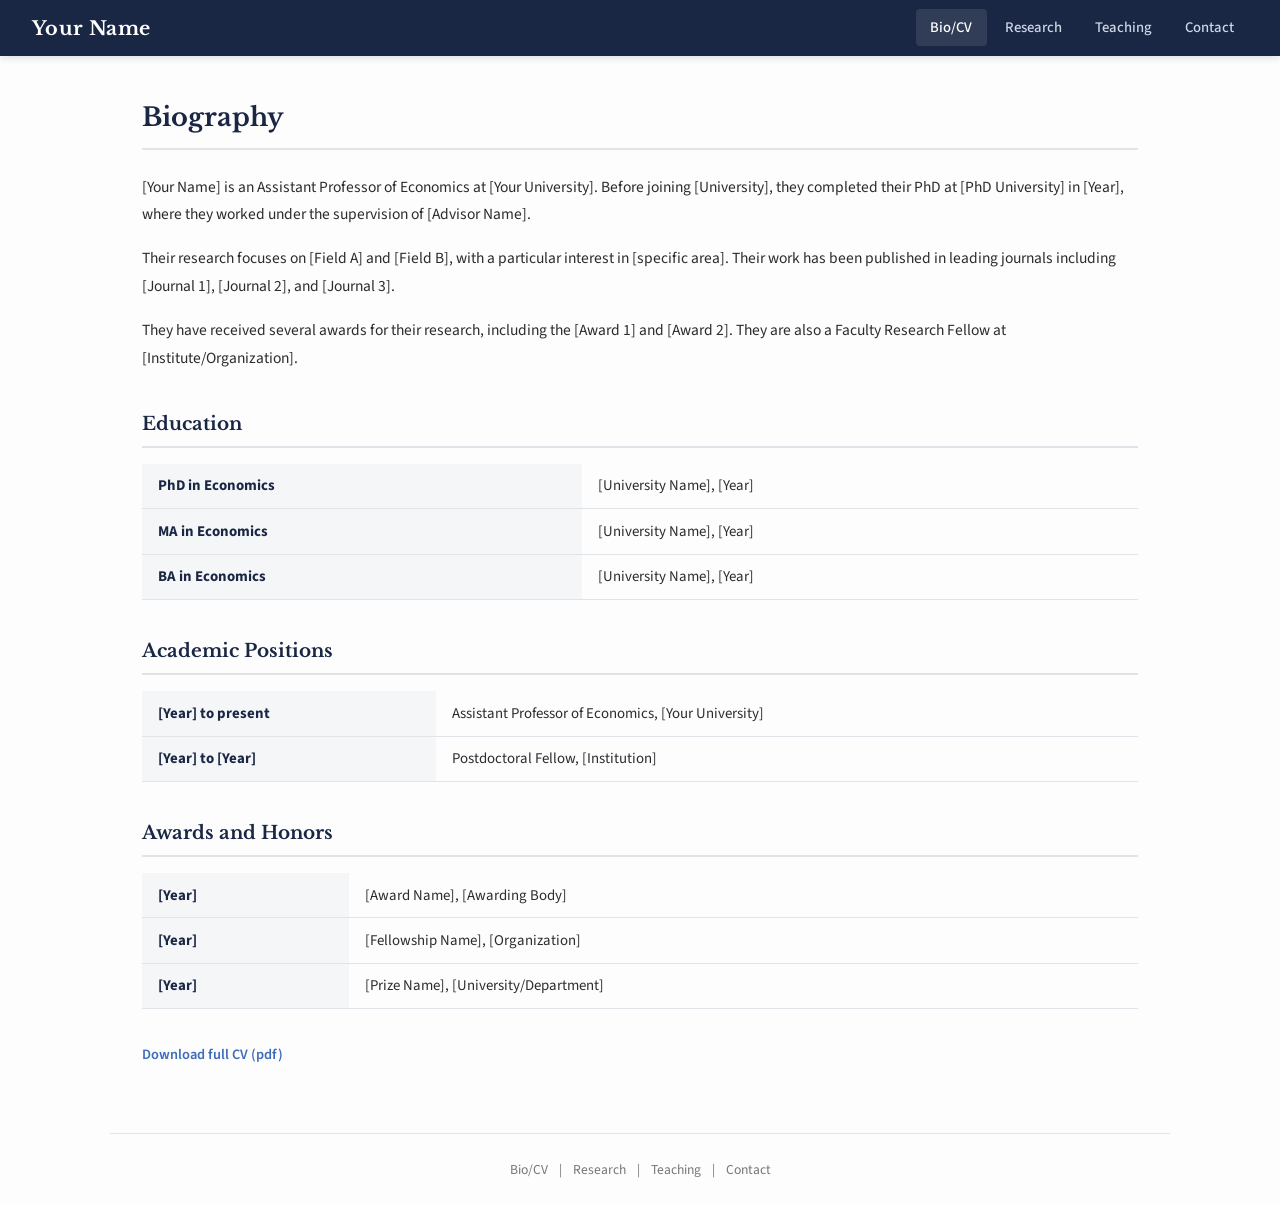
==== bio.html @ 2c3b2cbc "Add files via upload" ====
<!DOCTYPE html>
<html lang="en">
<head>
  <meta charset="UTF-8">
  <meta name="viewport" content="width=device-width, initial-scale=1.0">
  <title>Your Name | Bio/CV</title>
  <meta name="description" content="Biography and curriculum vitae of [Your Name].">
  <link rel="preconnect" href="https://fonts.googleapis.com">
  <link href="https://fonts.googleapis.com/css2?family=Libre+Baskerville:wght@400;700&family=Source+Sans+3:wght@400;500;600;700&display=swap" rel="stylesheet">
  <link rel="stylesheet" href="style.css">
</head>
<body>

  <nav class="topnav">
    <a href="index.html" class="brand">Your Name</a>
    <button class="hamburger" onclick="document.querySelector('.topnav ul').classList.toggle('open')" aria-label="Toggle menu">
      <span></span><span></span><span></span>
    </button>
    <ul>
      <li><a href="bio.html" class="active">Bio/CV</a></li>
      <li><a href="research.html">Research</a></li>
      <li><a href="teaching.html">Teaching</a></li>
      <li><a href="contact.html">Contact</a></li>
    </ul>
  </nav>

  <div class="page-full">

    <h1 class="page-title">Biography</h1>

    <p>
      [Your Name] is an Assistant Professor of Economics at [Your University]. Before joining [University],
      they completed their PhD at [PhD University] in [Year], where they worked under the supervision of [Advisor Name].
    </p>

    <p>
      Their research focuses on [Field A] and [Field B], with a particular interest in [specific area].
      Their work has been published in leading journals including [Journal 1], [Journal 2], and [Journal 3].
    </p>

    <p>
      They have received several awards for their research, including the [Award 1] and [Award 2].
      They are also a Faculty Research Fellow at [Institute/Organization].
    </p>

    <h2 class="section-heading">Education</h2>
    <table class="info-table">
      <tr>
        <th>PhD in Economics</th>
        <td>[University Name], [Year]</td>
      </tr>
      <tr>
        <th>MA in Economics</th>
        <td>[University Name], [Year]</td>
      </tr>
      <tr>
        <th>BA in Economics</th>
        <td>[University Name], [Year]</td>
      </tr>
    </table>

    <h2 class="section-heading">Academic Positions</h2>
    <table class="info-table">
      <tr>
        <th>[Year] to present</th>
        <td>Assistant Professor of Economics, [Your University]</td>
      </tr>
      <tr>
        <th>[Year] to [Year]</th>
        <td>Postdoctoral Fellow, [Institution]</td>
      </tr>
    </table>

    <h2 class="section-heading">Awards and Honors</h2>
    <table class="info-table">
      <tr>
        <th>[Year]</th>
        <td>[Award Name], [Awarding Body]</td>
      </tr>
      <tr>
        <th>[Year]</th>
        <td>[Fellowship Name], [Organization]</td>
      </tr>
      <tr>
        <th>[Year]</th>
        <td>[Prize Name], [University/Department]</td>
      </tr>
    </table>

    <p style="margin-top: 2rem;">
      <a class="cv-link" href="#">Download full CV (pdf)</a>
    </p>

  </div>

  <footer>
    <a href="bio.html">Bio/CV</a> |
    <a href="research.html">Research</a> |
    <a href="teaching.html">Teaching</a> |
    <a href="contact.html">Contact</a>
  </footer>

</body>
</html>
---- style.css ----
/* ====== RESET & BASE ====== */
*, *::before, *::after {
  margin: 0;
  padding: 0;
  box-sizing: border-box;
}

:root {
  --navy: #1a2744;
  --navy-light: #2a3f66;
  --accent: #3d6cb9;
  --accent-hover: #2d5aa0;
  --text: #2c2c2c;
  --text-light: #555;
  --text-muted: #777;
  --bg: #fdfdfd;
  --bg-alt: #f5f6f8;
  --border: #e0e3e8;
  --link: #2a5a9c;
  --link-hover: #1a3d6e;
  --sidebar-width: 260px;
  --content-max: 720px;
  --page-max: 1060px;
}

html {
  font-size: 16px;
  scroll-behavior: smooth;
}

body {
  font-family: 'Source Sans 3', 'Segoe UI', sans-serif;
  color: var(--text);
  background: var(--bg);
  line-height: 1.7;
  -webkit-font-smoothing: antialiased;
}

a {
  color: var(--link);
  text-decoration: none;
  transition: color 0.2s ease;
}

a:hover {
  color: var(--link-hover);
  text-decoration: underline;
}

img {
  max-width: 100%;
  display: block;
}

/* ====== NAVIGATION ====== */
nav.topnav {
  background: var(--navy);
  padding: 0 2rem;
  display: flex;
  align-items: center;
  justify-content: space-between;
  height: 56px;
  position: sticky;
  top: 0;
  z-index: 100;
  box-shadow: 0 2px 8px rgba(0,0,0,0.12);
}

nav.topnav .brand {
  font-family: 'Libre Baskerville', Georgia, serif;
  font-size: 1.2rem;
  color: #fff;
  font-weight: 700;
  letter-spacing: 0.02em;
}

nav.topnav .brand:hover {
  color: #dce6f5;
  text-decoration: none;
}

nav.topnav ul {
  list-style: none;
  display: flex;
  gap: 0.25rem;
}

nav.topnav ul li a {
  color: #ccd6e6;
  padding: 0.5rem 0.9rem;
  border-radius: 4px;
  font-size: 0.92rem;
  font-weight: 500;
  transition: background 0.2s, color 0.2s;
}

nav.topnav ul li a:hover,
nav.topnav ul li a.active {
  background: rgba(255,255,255,0.1);
  color: #fff;
  text-decoration: none;
}

.hamburger {
  display: none;
  background: none;
  border: none;
  cursor: pointer;
  padding: 4px;
}

.hamburger span {
  display: block;
  width: 22px;
  height: 2px;
  background: #ccd6e6;
  margin: 5px 0;
  border-radius: 2px;
  transition: 0.3s;
}

/* ====== MAIN LAYOUT ====== */
.page-wrapper {
  max-width: var(--page-max);
  margin: 0 auto;
  padding: 2.5rem 2rem 4rem;
  display: flex;
  gap: 3rem;
}

/* ====== SIDEBAR (home page) ====== */
.sidebar {
  width: var(--sidebar-width);
  flex-shrink: 0;
  text-align: center;
}

.sidebar .profile-photo {
  width: 200px;
  height: 200px;
  border-radius: 6px;
  object-fit: cover;
  margin: 0 auto 1rem;
  border: 3px solid var(--border);
  background: var(--bg-alt);
}

.sidebar .quick-links {
  font-size: 0.88rem;
  margin-bottom: 1.2rem;
  color: var(--text-muted);
}

.sidebar .quick-links a {
  font-weight: 600;
}

.sidebar .quick-links span {
  margin: 0 0.3rem;
  color: var(--border);
}

.sidebar .name {
  font-family: 'Libre Baskerville', Georgia, serif;
  font-size: 1.35rem;
  font-weight: 700;
  color: var(--navy);
  margin-bottom: 0.3rem;
}

.sidebar .title-line {
  font-size: 0.92rem;
  color: var(--text-light);
  margin-bottom: 0.15rem;
  font-weight: 500;
}

.sidebar .email-link {
  font-size: 0.85rem;
  color: var(--accent);
  margin-top: 0.5rem;
  display: block;
}

/* ====== MAIN CONTENT ====== */
.main-content {
  flex: 1;
  max-width: var(--content-max);
  min-width: 0;
}

.bio-text {
  font-size: 1rem;
  line-height: 1.8;
  margin-bottom: 1rem;
  color: var(--text);
}

.cv-link {
  font-size: 0.9rem;
  font-weight: 600;
  color: var(--accent);
}

/* ====== SECTION HEADINGS ====== */
.section-heading {
  font-family: 'Libre Baskerville', Georgia, serif;
  font-size: 1.15rem;
  font-weight: 700;
  color: var(--navy);
  margin: 2.2rem 0 1rem;
  padding-bottom: 0.4rem;
  border-bottom: 2px solid var(--border);
}

/* ====== PAPER LIST ====== */
.paper-list {
  list-style: none;
  display: flex;
  flex-direction: column;
  gap: 0.8rem;
}

.paper-list li {
  font-size: 0.95rem;
  line-height: 1.6;
  padding-left: 1rem;
  position: relative;
}

.paper-list li::before {
  content: '•';
  position: absolute;
  left: 0;
  color: var(--accent);
  font-weight: bold;
}

.paper-list li .paper-title {
  font-weight: 700;
  color: var(--link);
}

.paper-list li .paper-title:hover {
  color: var(--link-hover);
}

.paper-list li .coauthors {
  color: var(--text-light);
}

.paper-list li .paper-detail {
  font-size: 0.88rem;
  color: var(--text-muted);
  font-style: italic;
  margin-top: 0.2rem;
}

/* ====== NEWS LIST ====== */
.news-list {
  list-style: none;
  display: flex;
  flex-direction: column;
  gap: 0.5rem;
}

.news-list li a {
  font-size: 0.9rem;
  line-height: 1.5;
  color: var(--text-light);
  display: block;
  padding: 0.4rem 0;
  border-bottom: 1px solid var(--bg-alt);
  transition: color 0.2s;
}

.news-list li a:hover {
  color: var(--link);
  text-decoration: none;
}

/* ====== FULL WIDTH PAGE (bio, research, etc.) ====== */
.page-full {
  max-width: var(--page-max);
  margin: 0 auto;
  padding: 2.5rem 2rem 4rem;
}

.page-title {
  font-family: 'Libre Baskerville', Georgia, serif;
  font-size: 1.6rem;
  font-weight: 700;
  color: var(--navy);
  margin-bottom: 1.5rem;
  padding-bottom: 0.5rem;
  border-bottom: 2px solid var(--border);
}

.page-full p,
.page-full li {
  font-size: 0.97rem;
  line-height: 1.8;
  color: var(--text);
}

.page-full p + p {
  margin-top: 1rem;
}

/* ====== TABLE (teaching, bio) ====== */
.info-table {
  width: 100%;
  border-collapse: collapse;
  margin: 1rem 0 2rem;
}

.info-table th,
.info-table td {
  text-align: left;
  padding: 0.6rem 1rem;
  font-size: 0.93rem;
  border-bottom: 1px solid var(--border);
}

.info-table th {
  font-weight: 700;
  color: var(--navy);
  background: var(--bg-alt);
  white-space: nowrap;
}

.info-table td {
  color: var(--text);
}

/* ====== CONTACT PAGE ====== */
.contact-grid {
  display: grid;
  grid-template-columns: 1fr 1fr;
  gap: 2rem;
  margin-top: 1rem;
}

.contact-card {
  background: var(--bg-alt);
  border: 1px solid var(--border);
  border-radius: 6px;
  padding: 1.5rem;
}

.contact-card h3 {
  font-family: 'Libre Baskerville', Georgia, serif;
  font-size: 1rem;
  color: var(--navy);
  margin-bottom: 0.8rem;
}

.contact-card p {
  font-size: 0.93rem;
  line-height: 1.7;
  color: var(--text-light);
}

/* ====== FOOTER ====== */
footer {
  text-align: center;
  padding: 1.5rem 2rem;
  font-size: 0.85rem;
  color: var(--text-muted);
  border-top: 1px solid var(--border);
  max-width: var(--page-max);
  margin: 0 auto;
}

footer a {
  color: var(--text-muted);
  margin: 0 0.5rem;
}

footer a:hover {
  color: var(--link);
}

/* ====== RESPONSIVE ====== */
@media (max-width: 768px) {
  nav.topnav {
    padding: 0 1rem;
  }

  nav.topnav ul {
    display: none;
    position: absolute;
    top: 56px;
    left: 0;
    right: 0;
    background: var(--navy);
    flex-direction: column;
    padding: 0.5rem 0;
    box-shadow: 0 4px 12px rgba(0,0,0,0.15);
  }

  nav.topnav ul.open {
    display: flex;
  }

  nav.topnav ul li a {
    padding: 0.7rem 1.5rem;
    display: block;
  }

  .hamburger {
    display: block;
  }

  .page-wrapper {
    flex-direction: column;
    padding: 1.5rem 1rem 3rem;
    gap: 2rem;
  }

  .sidebar {
    width: 100%;
  }

  .sidebar .profile-photo {
    width: 160px;
    height: 160px;
  }

  .contact-grid {
    grid-template-columns: 1fr;
  }

  .page-full {
    padding: 1.5rem 1rem 3rem;
  }
}
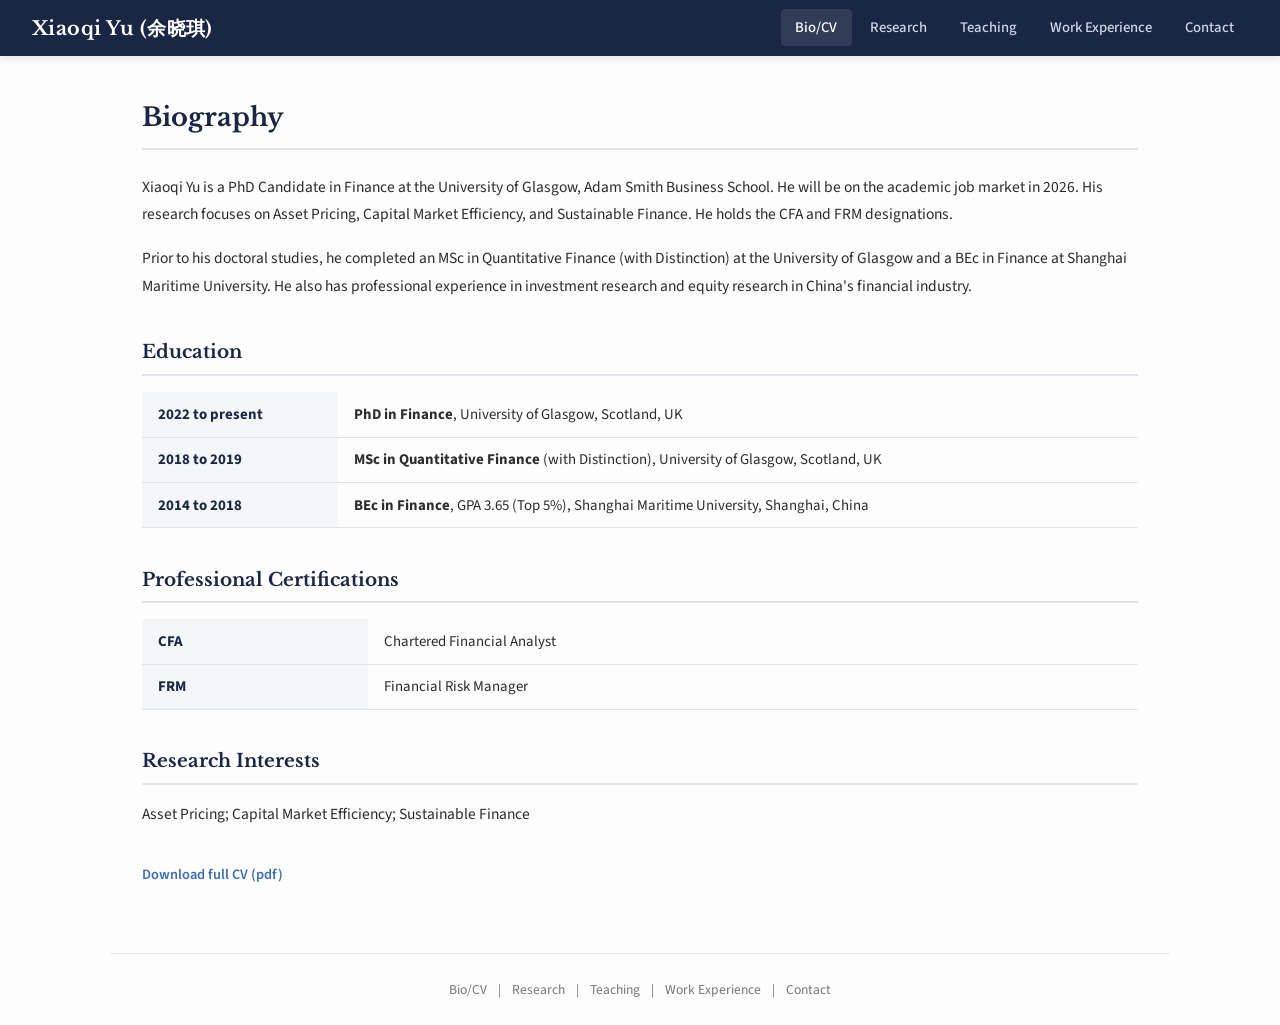
==== commit 0efc50af: "Add files via upload" ====
--- a/bio.html
+++ b/bio.html
@@ -3,8 +3,8 @@
 <head>
   <meta charset="UTF-8">
   <meta name="viewport" content="width=device-width, initial-scale=1.0">
-  <title>Your Name | Bio/CV</title>
-  <meta name="description" content="Biography and curriculum vitae of [Your Name].">
+  <title>Xiaoqi Yu (余晓琪) | Bio/CV</title>
+  <meta name="description" content="Biography and CV of Xiaoqi Yu, PhD Candidate in Finance at the University of Glasgow.">
   <link rel="preconnect" href="https://fonts.googleapis.com">
   <link href="https://fonts.googleapis.com/css2?family=Libre+Baskerville:wght@400;700&family=Source+Sans+3:wght@400;500;600;700&display=swap" rel="stylesheet">
   <link rel="stylesheet" href="style.css">
@@ -12,7 +12,7 @@
 <body>
 
   <nav class="topnav">
-    <a href="index.html" class="brand">Your Name</a>
+    <a href="index.html" class="brand">Xiaoqi Yu (余晓琪)</a>
     <button class="hamburger" onclick="document.querySelector('.topnav ul').classList.toggle('open')" aria-label="Toggle menu">
       <span></span><span></span><span></span>
     </button>
@@ -20,6 +20,7 @@
       <li><a href="bio.html" class="active">Bio/CV</a></li>
       <li><a href="research.html">Research</a></li>
       <li><a href="teaching.html">Teaching</a></li>
+      <li><a href="experience.html">Work Experience</a></li>
       <li><a href="contact.html">Contact</a></li>
     </ul>
   </nav>
@@ -29,66 +30,52 @@
     <h1 class="page-title">Biography</h1>
 
     <p>
-      [Your Name] is an Assistant Professor of Economics at [Your University]. Before joining [University],
-      they completed their PhD at [PhD University] in [Year], where they worked under the supervision of [Advisor Name].
+      Xiaoqi Yu is a PhD Candidate in Finance at the University of Glasgow, Adam Smith Business School.
+      He will be on the academic job market in 2026. His research focuses on Asset Pricing, Capital Market Efficiency,
+      and Sustainable Finance. He holds the CFA and FRM designations.
     </p>
 
     <p>
-      Their research focuses on [Field A] and [Field B], with a particular interest in [specific area].
-      Their work has been published in leading journals including [Journal 1], [Journal 2], and [Journal 3].
-    </p>
-
-    <p>
-      They have received several awards for their research, including the [Award 1] and [Award 2].
-      They are also a Faculty Research Fellow at [Institute/Organization].
+      Prior to his doctoral studies, he completed an MSc in Quantitative Finance (with Distinction) at the University of Glasgow
+      and a BEc in Finance at Shanghai Maritime University. He also has professional experience in investment research
+      and equity research in China's financial industry.
     </p>
 
     <h2 class="section-heading">Education</h2>
     <table class="info-table">
       <tr>
-        <th>PhD in Economics</th>
-        <td>[University Name], [Year]</td>
+        <th>2022 to present</th>
+        <td><strong>PhD in Finance</strong>, University of Glasgow, Scotland, UK</td>
       </tr>
       <tr>
-        <th>MA in Economics</th>
-        <td>[University Name], [Year]</td>
+        <th>2018 to 2019</th>
+        <td><strong>MSc in Quantitative Finance</strong> (with Distinction), University of Glasgow, Scotland, UK</td>
       </tr>
       <tr>
-        <th>BA in Economics</th>
-        <td>[University Name], [Year]</td>
+        <th>2014 to 2018</th>
+        <td><strong>BEc in Finance</strong>, GPA 3.65 (Top 5%), Shanghai Maritime University, Shanghai, China</td>
       </tr>
     </table>
 
-    <h2 class="section-heading">Academic Positions</h2>
+    <h2 class="section-heading">Professional Certifications</h2>
     <table class="info-table">
       <tr>
-        <th>[Year] to present</th>
-        <td>Assistant Professor of Economics, [Your University]</td>
+        <th>CFA</th>
+        <td>Chartered Financial Analyst</td>
       </tr>
       <tr>
-        <th>[Year] to [Year]</th>
-        <td>Postdoctoral Fellow, [Institution]</td>
+        <th>FRM</th>
+        <td>Financial Risk Manager</td>
       </tr>
     </table>
 
-    <h2 class="section-heading">Awards and Honors</h2>
-    <table class="info-table">
-      <tr>
-        <th>[Year]</th>
-        <td>[Award Name], [Awarding Body]</td>
-      </tr>
-      <tr>
-        <th>[Year]</th>
-        <td>[Fellowship Name], [Organization]</td>
-      </tr>
-      <tr>
-        <th>[Year]</th>
-        <td>[Prize Name], [University/Department]</td>
-      </tr>
-    </table>
+    <h2 class="section-heading">Research Interests</h2>
+    <p>
+      Asset Pricing; Capital Market Efficiency; Sustainable Finance
+    </p>
 
     <p style="margin-top: 2rem;">
-      <a class="cv-link" href="#">Download full CV (pdf)</a>
+      <a class="cv-link" href="contact/cv.pdf">Download full CV (pdf)</a>
     </p>
 
   </div>
@@ -97,6 +84,7 @@
     <a href="bio.html">Bio/CV</a> |
     <a href="research.html">Research</a> |
     <a href="teaching.html">Teaching</a> |
+    <a href="experience.html">Work Experience</a> |
     <a href="contact.html">Contact</a>
   </footer>
 
--- a/style.css
+++ b/style.css
@@ -153,6 +153,7 @@
 
 .sidebar .quick-links a {
   font-weight: 600;
+  cursor: pointer;
 }
 
 .sidebar .quick-links span {
@@ -218,7 +219,7 @@
   list-style: none;
   display: flex;
   flex-direction: column;
-  gap: 0.8rem;
+  gap: 1.2rem;
 }
 
 .paper-list li {
@@ -254,6 +255,49 @@
   color: var(--text-muted);
   font-style: italic;
   margin-top: 0.2rem;
+}
+
+/* ====== ABSTRACT TOGGLE ====== */
+.abstract-toggle {
+  display: inline-block;
+  font-size: 0.84rem;
+  font-weight: 600;
+  color: var(--accent);
+  cursor: pointer;
+  margin-top: 0.3rem;
+  padding: 0.15rem 0.5rem;
+  border: 1px solid var(--accent);
+  border-radius: 3px;
+  background: transparent;
+  transition: background 0.2s, color 0.2s;
+  user-select: none;
+}
+
+.abstract-toggle:hover {
+  background: var(--accent);
+  color: #fff;
+}
+
+.abstract-content {
+  display: none;
+  margin-top: 0.6rem;
+  padding: 0.8rem 1rem;
+  background: var(--bg-alt);
+  border-left: 3px solid var(--accent);
+  border-radius: 0 4px 4px 0;
+  font-size: 0.88rem;
+  line-height: 1.7;
+  color: var(--text-light);
+}
+
+.abstract-content.open {
+  display: block;
+}
+
+.presentations {
+  font-size: 0.86rem;
+  color: var(--text-muted);
+  margin-top: 0.4rem;
 }
 
 /* ====== NEWS LIST ====== */
@@ -279,7 +323,7 @@
   text-decoration: none;
 }
 
-/* ====== FULL WIDTH PAGE (bio, research, etc.) ====== */
+/* ====== FULL WIDTH PAGE ====== */
 .page-full {
   max-width: var(--page-max);
   margin: 0 auto;
@@ -307,7 +351,7 @@
   margin-top: 1rem;
 }
 
-/* ====== TABLE (teaching, bio) ====== */
+/* ====== TABLE ====== */
 .info-table {
   width: 100%;
   border-collapse: collapse;
@@ -333,6 +377,67 @@
   color: var(--text);
 }
 
+/* ====== EXPERIENCE ====== */
+.experience-item {
+  margin-bottom: 2rem;
+}
+
+.experience-item .exp-header {
+  display: flex;
+  justify-content: space-between;
+  align-items: baseline;
+  flex-wrap: wrap;
+  margin-bottom: 0.3rem;
+}
+
+.experience-item .exp-company {
+  font-family: 'Libre Baskerville', Georgia, serif;
+  font-size: 1.05rem;
+  font-weight: 700;
+  color: var(--navy);
+}
+
+.experience-item .exp-date {
+  font-size: 0.88rem;
+  color: var(--text-muted);
+}
+
+.experience-item .exp-role {
+  font-size: 0.95rem;
+  font-weight: 600;
+  color: var(--text-light);
+  margin-bottom: 0.2rem;
+}
+
+.experience-item .exp-location {
+  font-size: 0.88rem;
+  color: var(--text-muted);
+  margin-bottom: 0.6rem;
+}
+
+.experience-item ul {
+  list-style: none;
+  display: flex;
+  flex-direction: column;
+  gap: 0.4rem;
+}
+
+.experience-item ul li {
+  font-size: 0.93rem;
+  line-height: 1.7;
+  padding-left: 1rem;
+  position: relative;
+  color: var(--text);
+}
+
+.experience-item ul li::before {
+  content: '•';
+  position: absolute;
+  left: 0;
+  color: var(--accent);
+  font-weight: bold;
+}
+
 /* ====== CONTACT PAGE ====== */
 .contact-grid {
   display: grid;
@@ -359,6 +464,77 @@
   font-size: 0.93rem;
   line-height: 1.7;
   color: var(--text-light);
+}
+
+.contact-card .wechat-qr {
+  max-width: 180px;
+  margin-top: 0.5rem;
+  border-radius: 4px;
+  border: 1px solid var(--border);
+}
+
+/* ====== WECHAT POPUP (sidebar) ====== */
+.wechat-overlay {
+  display: none;
+  position: fixed;
+  top: 0;
+  left: 0;
+  width: 100%;
+  height: 100%;
+  background: rgba(0,0,0,0.5);
+  z-index: 200;
+  justify-content: center;
+  align-items: center;
+}
+
+.wechat-overlay.open {
+  display: flex;
+}
+
+.wechat-popup {
+  background: #fff;
+  border-radius: 8px;
+  padding: 2rem;
+  text-align: center;
+  max-width: 300px;
+  box-shadow: 0 8px 32px rgba(0,0,0,0.2);
+  position: relative;
+}
+
+.wechat-popup h3 {
+  font-family: 'Libre Baskerville', Georgia, serif;
+  font-size: 1rem;
+  color: var(--navy);
+  margin-bottom: 0.5rem;
+}
+
+.wechat-popup p {
+  font-size: 0.88rem;
+  color: var(--text-muted);
+  margin-bottom: 1rem;
+}
+
+.wechat-popup img {
+  max-width: 200px;
+  margin: 0 auto;
+  border-radius: 4px;
+  border: 1px solid var(--border);
+}
+
+.wechat-popup .close-btn {
+  position: absolute;
+  top: 0.5rem;
+  right: 0.8rem;
+  font-size: 1.3rem;
+  background: none;
+  border: none;
+  cursor: pointer;
+  color: var(--text-muted);
+  line-height: 1;
+}
+
+.wechat-popup .close-btn:hover {
+  color: var(--text);
 }
 
 /* ====== FOOTER ====== */
@@ -434,4 +610,8 @@
   .page-full {
     padding: 1.5rem 1rem 3rem;
   }
-}
+
+  .experience-item .exp-header {
+    flex-direction: column;
+  }
+}
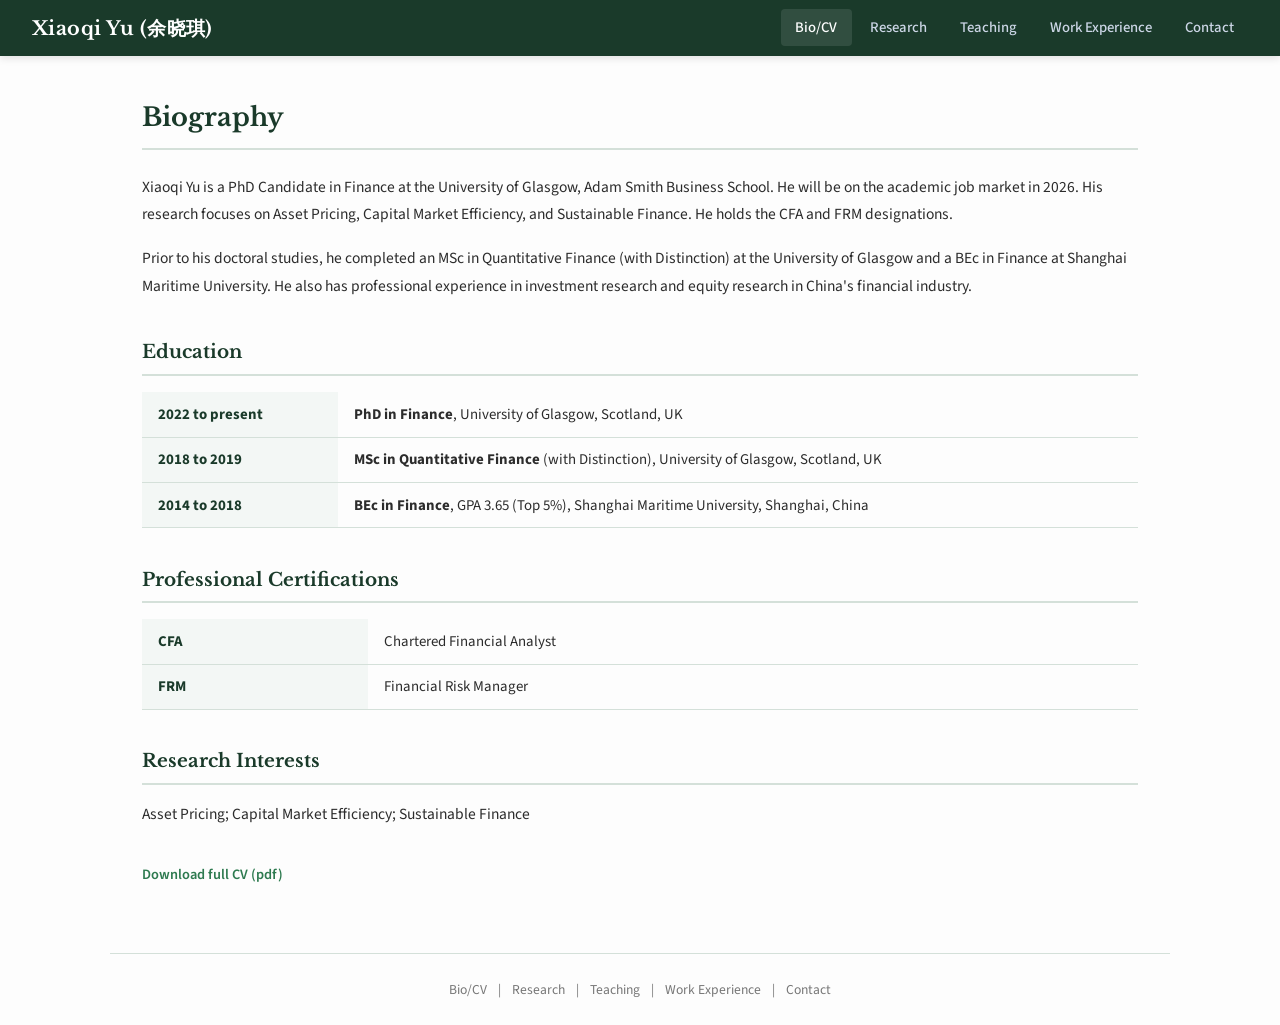
==== commit b9040a16: "Update bio.html" ====
--- a/bio.html
+++ b/bio.html
@@ -75,7 +75,7 @@
     </p>
 
     <p style="margin-top: 2rem;">
-      <a class="cv-link" href="contact/cv.pdf">Download full CV (pdf)</a>
+      <a class="cv-link" href="contact/Xiaoqi%20Yu.pdf">Download full CV (pdf)</a>
     </p>
 
   </div>
--- a/style.css
+++ b/style.css
@@ -6,18 +6,18 @@
 }
 
 :root {
-  --navy: #1a2744;
-  --navy-light: #2a3f66;
-  --accent: #3d6cb9;
-  --accent-hover: #2d5aa0;
+  --navy: #1a3a2a;
+  --navy-light: #2a5a40;
+  --accent: #2d7a4f;
+  --accent-hover: #1d6a3f;
   --text: #2c2c2c;
   --text-light: #555;
   --text-muted: #777;
   --bg: #fdfdfd;
-  --bg-alt: #f5f6f8;
-  --border: #e0e3e8;
-  --link: #2a5a9c;
-  --link-hover: #1a3d6e;
+  --bg-alt: #f3f7f5;
+  --border: #d4e0d9;
+  --link: #2a6b45;
+  --link-hover: #1a4d32;
   --sidebar-width: 260px;
   --content-max: 720px;
   --page-max: 1060px;
@@ -75,7 +75,7 @@
 }
 
 nav.topnav .brand:hover {
-  color: #dce6f5;
+  color: #d4e8dc;
   text-decoration: none;
 }
 
@@ -137,7 +137,7 @@
 
 .sidebar .profile-photo {
   width: 200px;
-  height: 200px;
+  height: 267px;
   border-radius: 6px;
   object-fit: cover;
   margin: 0 auto 1rem;
@@ -600,7 +600,7 @@
 
   .sidebar .profile-photo {
     width: 160px;
-    height: 160px;
+    height: 213px;
   }
 
   .contact-grid {
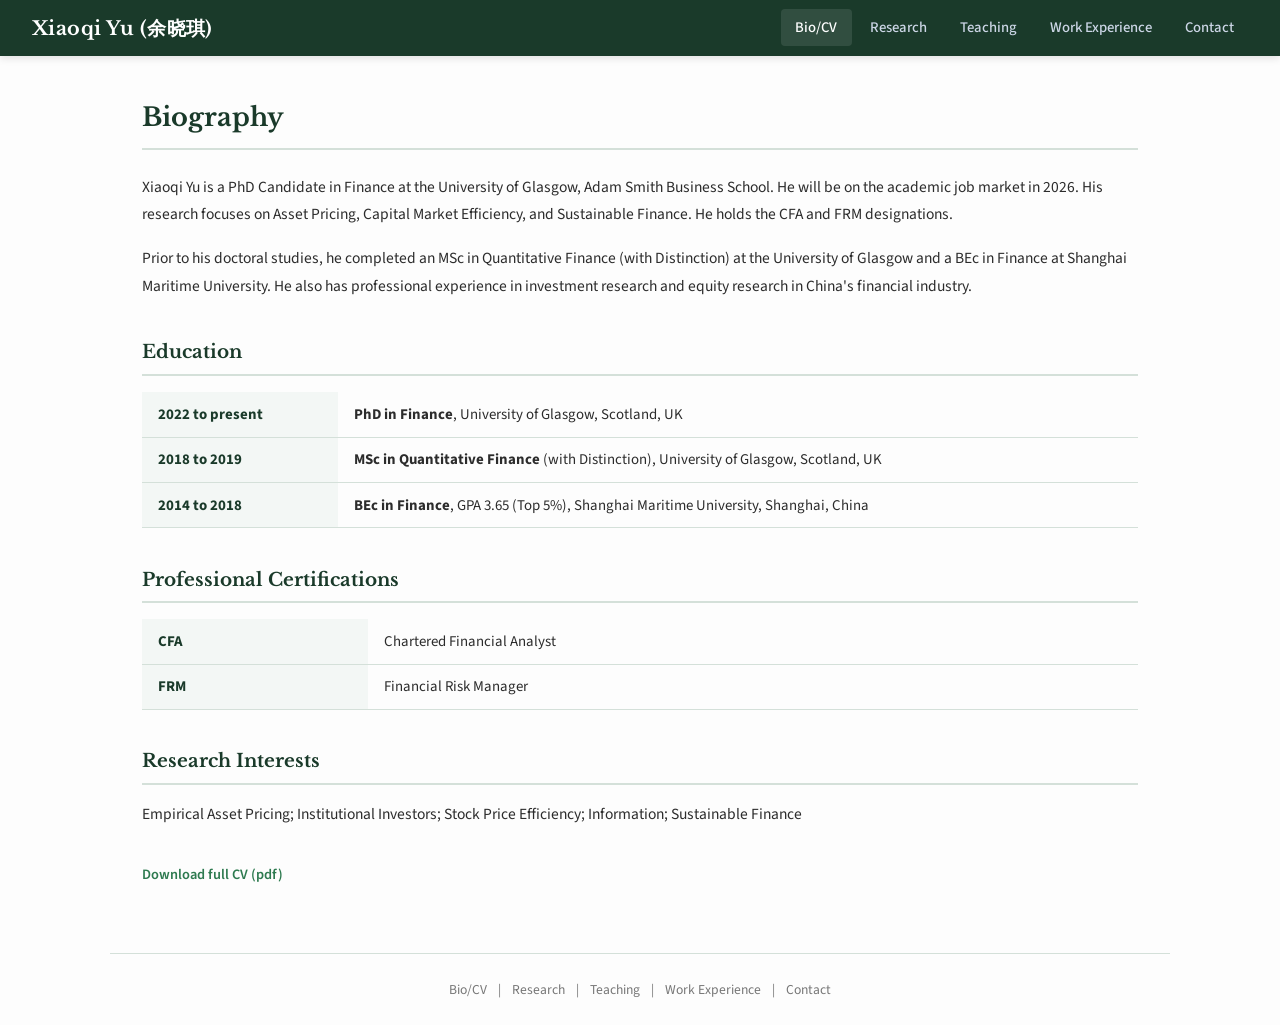
==== commit c6fd8d34: "update style" ====
--- a/bio.html
+++ b/bio.html
@@ -8,6 +8,8 @@
   <link rel="preconnect" href="https://fonts.googleapis.com">
   <link href="https://fonts.googleapis.com/css2?family=Libre+Baskerville:wght@400;700&family=Source+Sans+3:wght@400;500;600;700&display=swap" rel="stylesheet">
   <link rel="stylesheet" href="style.css">
+  <link rel="icon" href="favicon.ico" type="image/x-icon">
+  <link rel="apple-touch-icon" href="apple-touch-icon.png">
 </head>
 <body>
 
@@ -71,7 +73,7 @@
 
     <h2 class="section-heading">Research Interests</h2>
     <p>
-      Asset Pricing; Capital Market Efficiency; Sustainable Finance
+      Empirical Asset Pricing; Institutional Investors; Stock Price Efficiency; Information; Sustainable Finance
     </p>
 
     <p style="margin-top: 2rem;">
--- a/style.css
+++ b/style.css
@@ -1,3 +1,4 @@
+
 /* ====== RESET & BASE ====== */
 *, *::before, *::after {
   margin: 0;
@@ -250,10 +251,11 @@
   color: var(--text-light);
 }
 
+/* One-sentence paper overview */
 .paper-list li .paper-detail {
-  font-size: 0.88rem;
-  color: var(--text-muted);
-  font-style: italic;
+  font-size: inherit;
+  color: var(--text);
+  font-style: normal;
   margin-top: 0.2rem;
 }
 
@@ -294,9 +296,23 @@
   display: block;
 }
 
-.presentations {
+/* ====== PRESENTATIONS AND NOTES ====== */
+/* Same muted grey styling for both */
+.presentations,
+.paper-note {
   font-size: 0.86rem;
   color: var(--text-muted);
+  font-style: normal;
+  margin-top: 0.4rem;
+}
+
+/* ====== SUBMISSION STATUS ====== */
+/* Bold, italic and dark text */
+.paper-list li .submission-status {
+  font-size: 0.86rem;
+  color: var(--text);
+  font-style: italic;
+  font-weight: 700;
   margin-top: 0.4rem;
 }
 
